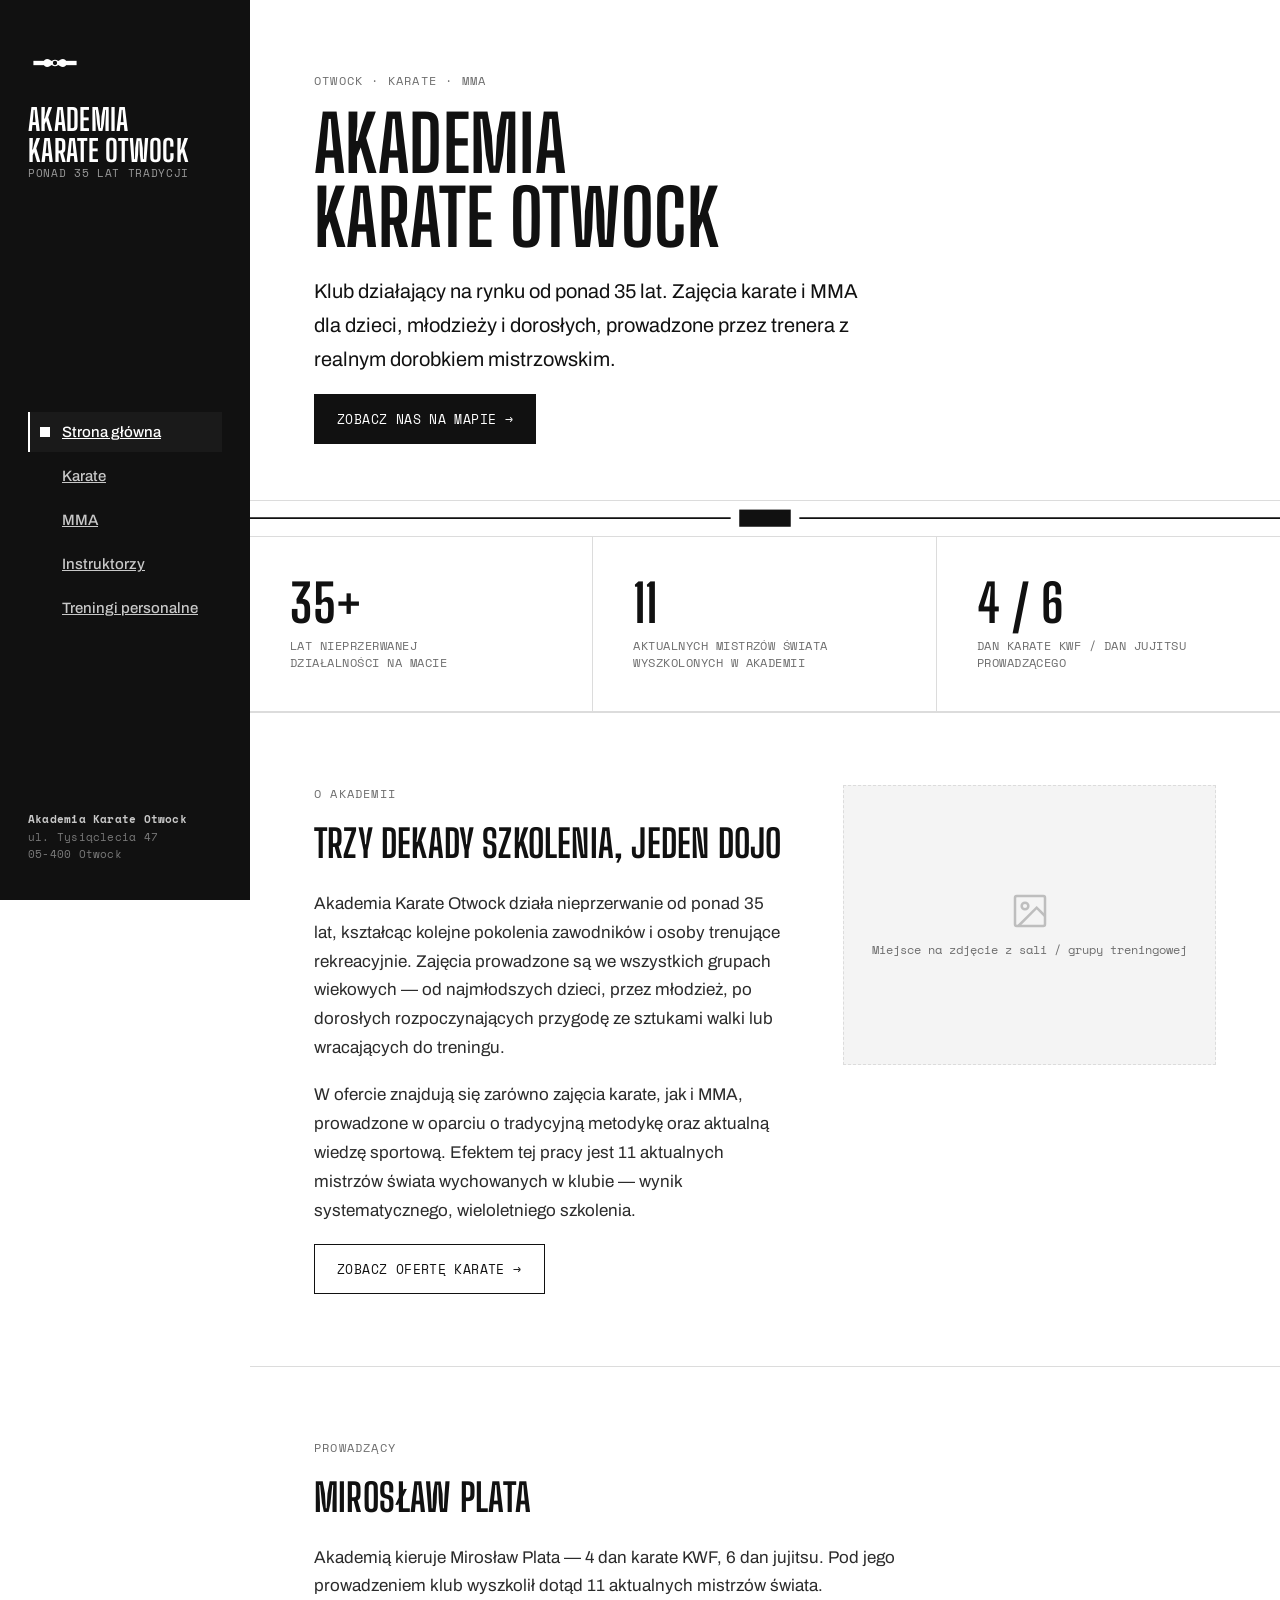
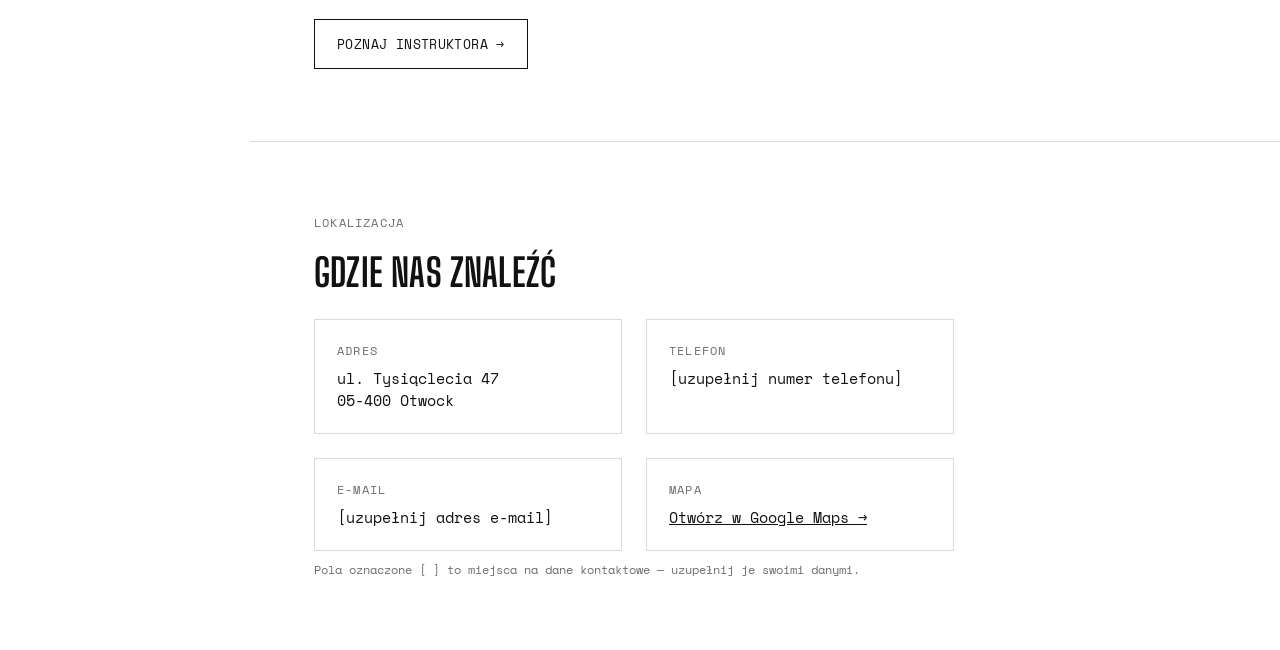
==== index.html @ 57efaccd "initial commit" ====
<!DOCTYPE html>
<html lang="pl">
<head>
<meta charset="UTF-8">
<meta name="viewport" content="width=device-width, initial-scale=1.0">
<title>Akademia Karate Otwock</title>
<link rel="preconnect" href="https://fonts.googleapis.com">
<link rel="preconnect" href="https://fonts.gstatic.com" crossorigin>
<link href="https://fonts.googleapis.com/css2?family=Archivo:wght@400;500;600&family=Big+Shoulders+Display:wght@600;700&family=Space+Mono:wght@400;700&display=swap" rel="stylesheet">
<link rel="stylesheet" href="style.css">
</head>
<body>

  <div class="mobile-bar">
    <div class="brand-name">Akademia Karate Otwock</div>
    <div class="burger" id="burger" aria-label="Otwórz menu"><span></span><span></span><span></span></div>
  </div>

  <nav class="sidebar" id="sidebar">
    <div class="brand">
      <svg class="brand-mark" viewBox="0 0 100 100" fill="none" xmlns="http://www.w3.org/2000/svg">
        <rect x="10" y="46" width="80" height="8" fill="#ffffff"/>
        <path d="M46 50 C 40 40, 30 40, 28 50 C 30 60, 40 60, 46 50 Z" fill="#ffffff"/>
        <path d="M54 50 C 60 40, 70 40, 72 50 C 70 60, 60 60, 54 50 Z" fill="#ffffff"/>
        <circle cx="50" cy="50" r="5" fill="#111111" stroke="#ffffff" stroke-width="2"/>
      </svg>
      <div>
        <div class="brand-name">Akademia<br>Karate Otwock</div>
        <div class="brand-sub">Ponad 35 lat tradycji</div>
      </div>
    </div>

    <ul class="nav" id="nav">
      <li><a class="nav-item active" href="index.html">
        <svg class="knot" viewBox="0 0 10 10"><rect width="10" height="10" fill="#fff"/></svg>
        Strona główna
      </a></li>
      <li><a class="nav-item" href="karate.html">
        <svg class="knot" viewBox="0 0 10 10"><rect width="10" height="10" fill="#fff"/></svg>
        Karate
      </a></li>
      <li><a class="nav-item" href="mma.html">
        <svg class="knot" viewBox="0 0 10 10"><rect width="10" height="10" fill="#fff"/></svg>
        MMA
      </a></li>
      <li><a class="nav-item" href="instruktorzy.html">
        <svg class="knot" viewBox="0 0 10 10"><rect width="10" height="10" fill="#fff"/></svg>
        Instruktorzy
      </a></li>
      <li><a class="nav-item" href="treningi.html">
        <svg class="knot" viewBox="0 0 10 10"><rect width="10" height="10" fill="#fff"/></svg>
        Treningi personalne
      </a></li>
    </ul>

    <div class="sidebar-footer">
      <strong>Akademia Karate Otwock</strong><br>
      ul. Tysiąclecia 47<br>
      05-400 Otwock
    </div>
  </nav>

  <main class="main">

    <section class="hero-top">
      <div class="eyebrow">Otwock · Karate · MMA</div>
      <h1>Akademia<br>Karate Otwock</h1>
      <p class="lede">Klub działający na rynku od ponad 35 lat. Zajęcia karate i MMA dla dzieci, młodzieży i dorosłych, prowadzone przez trenera z realnym dorobkiem mistrzowskim.</p>
      <a class="btn" href="https://maps.app.goo.gl/dUwztaVDWudaustp6" target="_blank" rel="noopener">Zobacz nas na mapie →</a>
    </section>

    <svg class="belt-divider" viewBox="0 0 1200 40" preserveAspectRatio="none">
      <line x1="0" y1="20" x2="560" y2="20" stroke="#111111" stroke-width="2"/>
      <line x1="640" y1="20" x2="1200" y2="20" stroke="#111111" stroke-width="2"/>
      <rect x="570" y="10" width="60" height="20" fill="#111111"/>
    </svg>

    <section class="stats">
      <div class="stat">
        <div class="stat-value">35+</div>
        <div class="stat-label">Lat nieprzerwanej działalności na macie</div>
      </div>
      <div class="stat">
        <div class="stat-value">11</div>
        <div class="stat-label">Aktualnych mistrzów świata wyszkolonych w Akademii</div>
      </div>
      <div class="stat">
        <div class="stat-value">4 / 6</div>
        <div class="stat-label">Dan karate KWF / dan jujitsu prowadzącego</div>
      </div>
    </section>

    <section>
      <div class="two-col">
        <div class="col-text">
          <div class="eyebrow">O Akademii</div>
          <h2>Trzy dekady szkolenia, jeden dojo</h2>
          <p>Akademia Karate Otwock działa nieprzerwanie od ponad 35 lat, kształcąc kolejne pokolenia zawodników i osoby trenujące rekreacyjnie. Zajęcia prowadzone są we wszystkich grupach wiekowych — od najmłodszych dzieci, przez młodzież, po dorosłych rozpoczynających przygodę ze sztukami walki lub wracających do treningu.</p>
          <p>W ofercie znajdują się zarówno zajęcia karate, jak i MMA, prowadzone w oparciu o tradycyjną metodykę oraz aktualną wiedzę sportową. Efektem tej pracy jest 11 aktualnych mistrzów świata wychowanych w klubie — wynik systematycznego, wieloletniego szkolenia.</p>
          <a class="btn btn-outline" href="karate.html">Zobacz ofertę karate →</a>
        </div>
        <div class="col-media">
          <div class="placeholder-img">
            <svg viewBox="0 0 24 24" fill="none" stroke="currentColor" stroke-width="1.5"><rect x="3" y="3" width="18" height="18" rx="1"/><circle cx="9" cy="9" r="2"/><path d="M21 15l-5-5L5 21"/></svg>
            <span>Miejsce na zdjęcie z sali / grupy treningowej</span>
          </div>
        </div>
      </div>
    </section>

    <section>
      <div class="eyebrow">Prowadzący</div>
      <h2>Mirosław Plata</h2>
      <p>Akademią kieruje Mirosław Plata — 4 dan karate KWF, 6 dan jujitsu. Pod jego prowadzeniem klub wyszkolił dotąd 11 aktualnych mistrzów świata.</p>
      <a class="btn btn-outline" href="instruktorzy.html">Poznaj instruktora →</a>
    </section>

    <section>
      <div class="eyebrow">Lokalizacja</div>
      <h2>Gdzie nas znaleźć</h2>
      <div class="contact-grid">
        <div class="contact-item">
          <div class="eyebrow">Adres</div>
          <div class="value">ul. Tysiąclecia 47<br>05-400 Otwock</div>
        </div>
        <div class="contact-item">
          <div class="eyebrow">Telefon</div>
          <div class="value">[uzupełnij numer telefonu]</div>
        </div>
        <div class="contact-item">
          <div class="eyebrow">E-mail</div>
          <div class="value">[uzupełnij adres e-mail]</div>
        </div>
        <div class="contact-item">
          <div class="eyebrow">Mapa</div>
          <div class="value"><a href="https://maps.app.goo.gl/dUwztaVDWudaustp6" target="_blank" rel="noopener">Otwórz w Google Maps →</a></div>
        </div>
      </div>
      <div class="note">Pola oznaczone [ ] to miejsca na dane kontaktowe — uzupełnij je swoimi danymi.</div>
    </section>

  </main>

<script src="script.js"></script>
</body>
</html>
---- style.css ----
:root{
  --ink:#111111;
  --paper:#ffffff;
  --paper-soft:#f4f4f4;
  --line:#dcdcdc;
  --gray:#6e6e6e;
  --gray-dark:#2b2b2b;

  --font-display:'Big Shoulders Display', sans-serif;
  --font-body:'Archivo', sans-serif;
  --font-mono:'Space Mono', monospace;

  --sidebar-w:250px;
}

*{box-sizing:border-box;}
html{scroll-behavior:auto;}
body{
  margin:0;
  font-family:var(--font-body);
  color:var(--ink);
  background:var(--paper);
  -webkit-font-smoothing:antialiased;
}
a{color:inherit;}
img{max-width:100%; display:block;}

/* ---------- SIDEBAR ---------- */
.sidebar{
  position:fixed;
  top:0; left:0;
  width:var(--sidebar-w);
  height:100vh;
  background:var(--ink);
  color:var(--paper);
  display:flex;
  flex-direction:column;
  justify-content:space-between;
  padding:36px 28px;
  z-index:100;
}
.brand{
  display:flex;
  flex-direction:column;
  gap:14px;
}
.brand-mark{width:54px; height:54px;}
.brand-name{
  font-family:var(--font-display);
  font-size:30px;
  font-weight:700;
  letter-spacing:0.01em;
  line-height:1.02;
  text-transform:uppercase;
}
.brand-sub{
  font-family:var(--font-mono);
  font-size:11px;
  color:#9a9a9a;
  letter-spacing:0.06em;
  text-transform:uppercase;
}

.nav{
  list-style:none;
  margin:48px 0 0 0;
  padding:0;
  display:flex;
  flex-direction:column;
  gap:4px;
}
.nav-item{
  display:flex;
  align-items:center;
  gap:12px;
  padding:12px 10px;
  cursor:pointer;
  font-family:var(--font-body);
  font-weight:500;
  font-size:15px;
  color:#c8c8c8;
  border-left:2px solid transparent;
}
.nav-item .knot{
  width:10px; height:10px;
  flex:0 0 auto;
  opacity:0;
}
.nav-item:hover{color:var(--paper);}
.nav-item.active{
  color:var(--paper);
  border-left-color:var(--paper);
  background:rgba(255,255,255,0.04);
}
.nav-item.active .knot{opacity:1;}

.sidebar-footer{
  font-family:var(--font-mono);
  font-size:11px;
  color:#7a7a7a;
  line-height:1.6;
  letter-spacing:0.02em;
}
.sidebar-footer strong{color:#c8c8c8;}

/* ---------- MAIN ---------- */
.main{
  margin-left:var(--sidebar-w);
  min-height:100vh;
}

section{
  padding:72px 64px;
  border-bottom:1px solid var(--line);
}
section:last-child{border-bottom:none;}

.eyebrow{
  font-family:var(--font-mono);
  font-size:12px;
  letter-spacing:0.1em;
  text-transform:uppercase;
  color:var(--gray);
  margin:0 0 18px 0;
}
h1{
  font-family:var(--font-display);
  font-weight:700;
  font-size:clamp(42px, 6vw, 84px);
  line-height:0.96;
  letter-spacing:0.005em;
  text-transform:uppercase;
  margin:0 0 20px 0;
}
h2{
  font-family:var(--font-display);
  font-weight:700;
  font-size:clamp(28px, 3vw, 40px);
  text-transform:uppercase;
  letter-spacing:0.005em;
  margin:0 0 24px 0;
}
p{
  font-size:17px;
  line-height:1.7;
  color:var(--gray-dark);
  max-width:640px;
  margin:0 0 18px 0;
}
.lede{
  font-size:20px;
  max-width:560px;
  color:var(--ink);
}

/* hero */
.hero-top{padding-bottom:56px;}

.belt-divider{
  width:100%;
  height:auto;
  display:block;
  margin:0;
}

/* ---------- FLEX CONTAINERS ---------- */

/* stats row */
.stats{
  display:flex;
  flex-wrap:wrap;
  border-top:1px solid var(--line);
  padding:0 !important;
}
.stat{
  flex:1 1 220px;
  padding:40px;
  border-right:1px solid var(--line);
  border-bottom:1px solid var(--line);
}
.stat:last-child{border-right:none;}
.stat-value{
  font-family:var(--font-display);
  font-weight:700;
  font-size:52px;
  line-height:1;
  margin-bottom:8px;
}
.stat-label{
  font-family:var(--font-mono);
  font-size:12px;
  letter-spacing:0.04em;
  color:var(--gray);
  text-transform:uppercase;
  max-width:220px;
}

/* two column layout */
.two-col{
  display:flex;
  flex-wrap:wrap;
  gap:56px;
}
.two-col > .col-text{flex:1 1 420px;}
.two-col > .col-media{flex:1 1 320px;}

.placeholder-img{
  background:var(--paper-soft);
  border:1px dashed var(--line);
  aspect-ratio:4/3;
  display:flex;
  align-items:center;
  justify-content:center;
  flex-direction:column;
  gap:10px;
  color:var(--gray);
  font-family:var(--font-mono);
  font-size:12px;
  text-align:center;
  padding:20px;
  width:100%;
}
.placeholder-img svg{width:40px; height:40px; opacity:0.4;}

.btn{
  display:inline-flex;
  align-items:center;
  gap:10px;
  font-family:var(--font-mono);
  font-size:13px;
  letter-spacing:0.03em;
  text-transform:uppercase;
  text-decoration:none;
  color:var(--paper);
  background:var(--ink);
  padding:14px 22px;
  border:1px solid var(--ink);
}
.btn:hover{background:var(--paper); color:var(--ink);}
.btn-outline{
  background:transparent;
  color:var(--ink);
}
.btn-outline:hover{background:var(--ink); color:var(--paper);}

.list-check{
  list-style:none;
  padding:0;
  margin:0 0 24px 0;
  max-width:560px;
  display:flex;
  flex-direction:column;
}
.list-check li{
  padding:14px 0;
  border-bottom:1px solid var(--line);
  font-size:16px;
  color:var(--gray-dark);
  display:flex;
  gap:14px;
}
.list-check li:last-child{border-bottom:none;}
.list-check .idx{
  font-family:var(--font-mono);
  color:var(--gray);
  flex:0 0 28px;
}

.rank-bar{
  display:flex;
  flex-wrap:wrap;
  gap:4px;
  margin:6px 0 2px 0;
}
.rank-bar span{
  width:16px; height:8px;
  background:var(--line);
}
.rank-bar span.filled{background:var(--ink);}

.contact-grid{
  display:flex;
  flex-wrap:wrap;
  gap:24px;
  max-width:640px;
  margin-top:8px;
}
.contact-item{
  flex:1 1 260px;
  border:1px solid var(--line);
  padding:22px;
}
.contact-item .eyebrow{margin-bottom:8px;}
.contact-item .value{
  font-family:var(--font-mono);
  font-size:15px;
}
.note{
  font-family:var(--font-mono);
  font-size:12px;
  color:var(--gray);
  margin-top:10px;
}

.instructor-card{
  display:flex;
  flex-wrap:wrap;
  gap:40px;
  align-items:flex-start;
}
.instructor-card > .col-media{flex:1 1 220px; max-width:220px;}
.instructor-card > .col-text{flex:2 1 400px;}

.dan-row{
  display:flex;
  flex-wrap:wrap;
  gap:28px;
  margin:20px 0 24px 0;
}
.dan-block{flex:1 1 160px; min-width:160px;}
.dan-title{
  font-family:var(--font-mono);
  font-size:12px;
  text-transform:uppercase;
  color:var(--gray);
  margin-bottom:6px;
}
.dan-value{
  font-family:var(--font-display);
  font-weight:700;
  font-size:22px;
}

/* mobile nav */
.mobile-bar{
  display:none;
  position:fixed;
  top:0; left:0; right:0;
  height:64px;
  background:var(--ink);
  color:var(--paper);
  align-items:center;
  justify-content:space-between;
  padding:0 20px;
  z-index:200;
}
.mobile-bar .brand-name{font-size:20px;}
.burger{
  width:28px; height:20px;
  position:relative;
  cursor:pointer;
  flex:0 0 auto;
}
.burger span{
  position:absolute;
  left:0; right:0;
  height:2px;
  background:var(--paper);
}
.burger span:nth-child(1){top:0;}
.burger span:nth-child(2){top:9px;}
.burger span:nth-child(3){top:18px;}

@media (max-width:840px){
  .sidebar{
    position:fixed;
    top:64px; left:0;
    width:100%;
    height:auto;
    transform:translateY(-120%);
    padding:20px 28px 28px;
  }
  .sidebar.open{transform:translateY(0);}
  .sidebar .brand{display:none;}
  .main{margin-left:0; padding-top:64px;}
  .mobile-bar{display:flex;}
  section{padding:48px 24px;}
  .stat{border-right:none;}
}
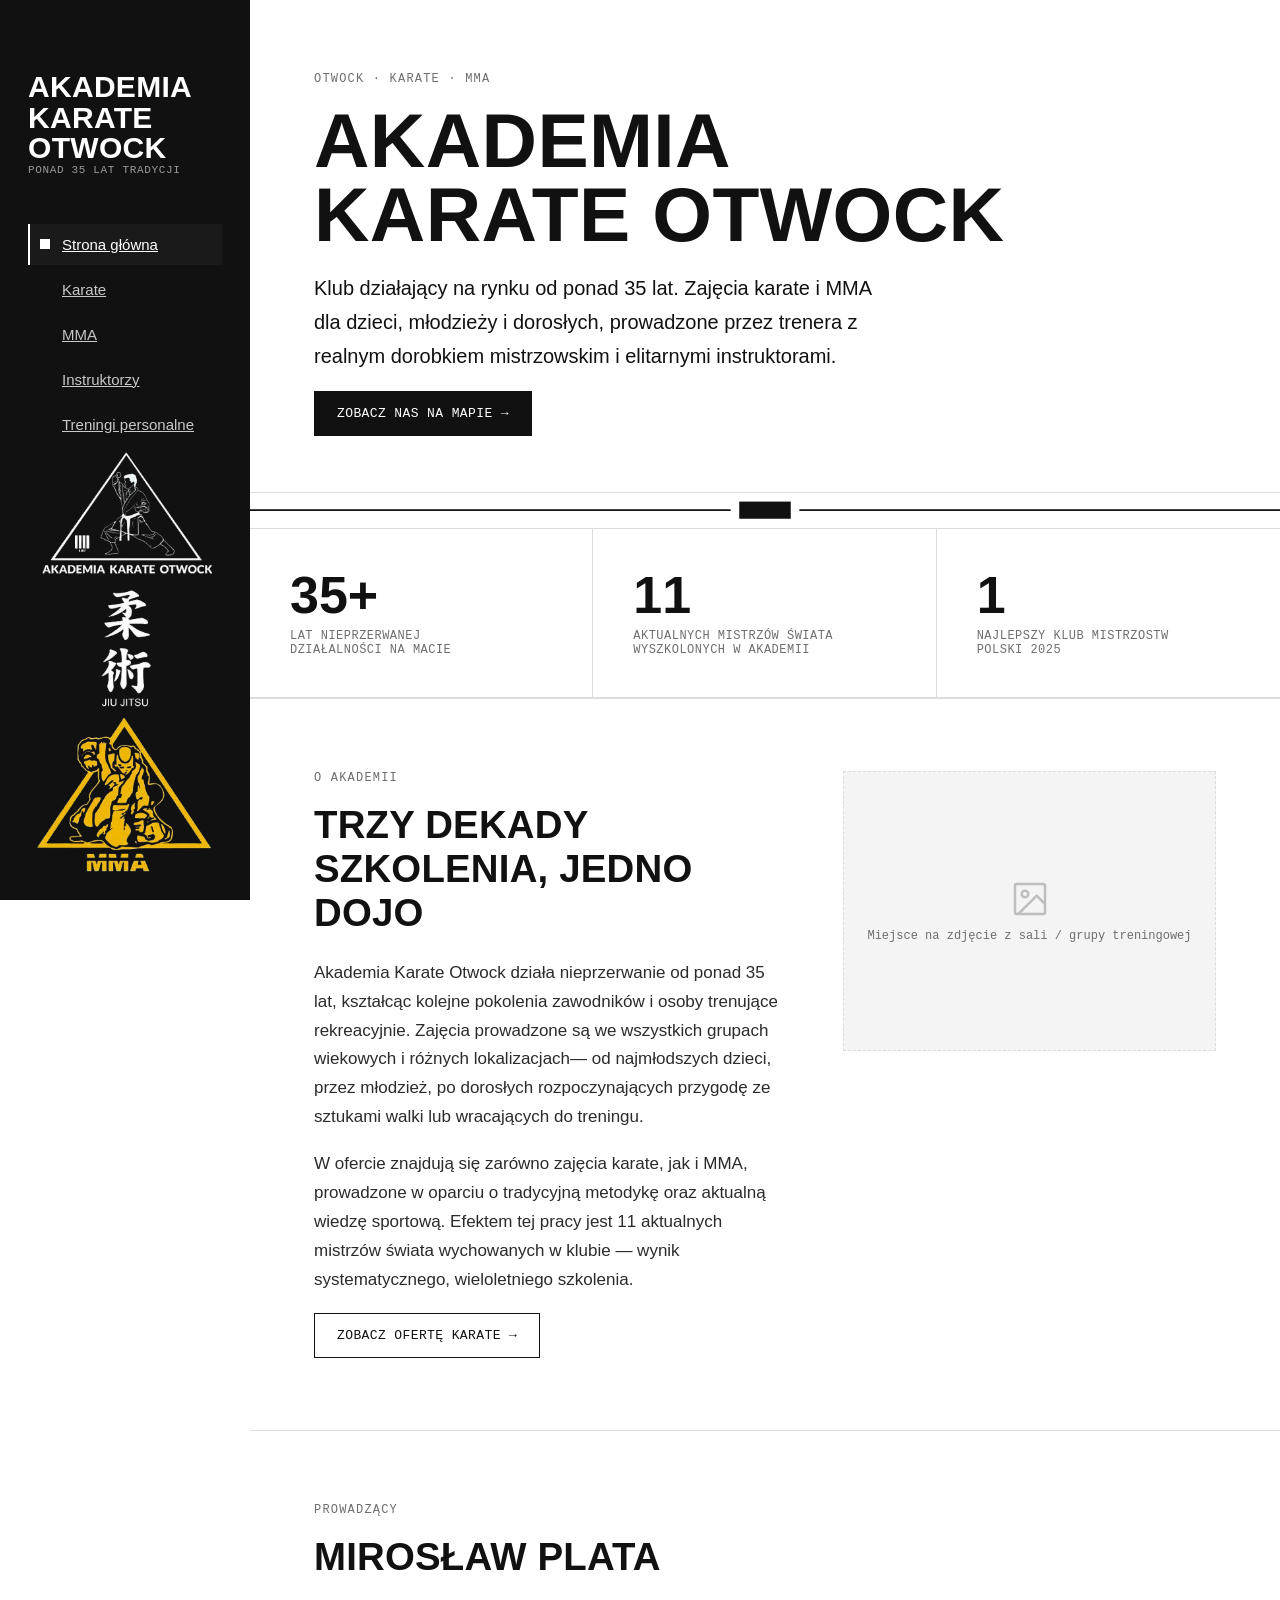
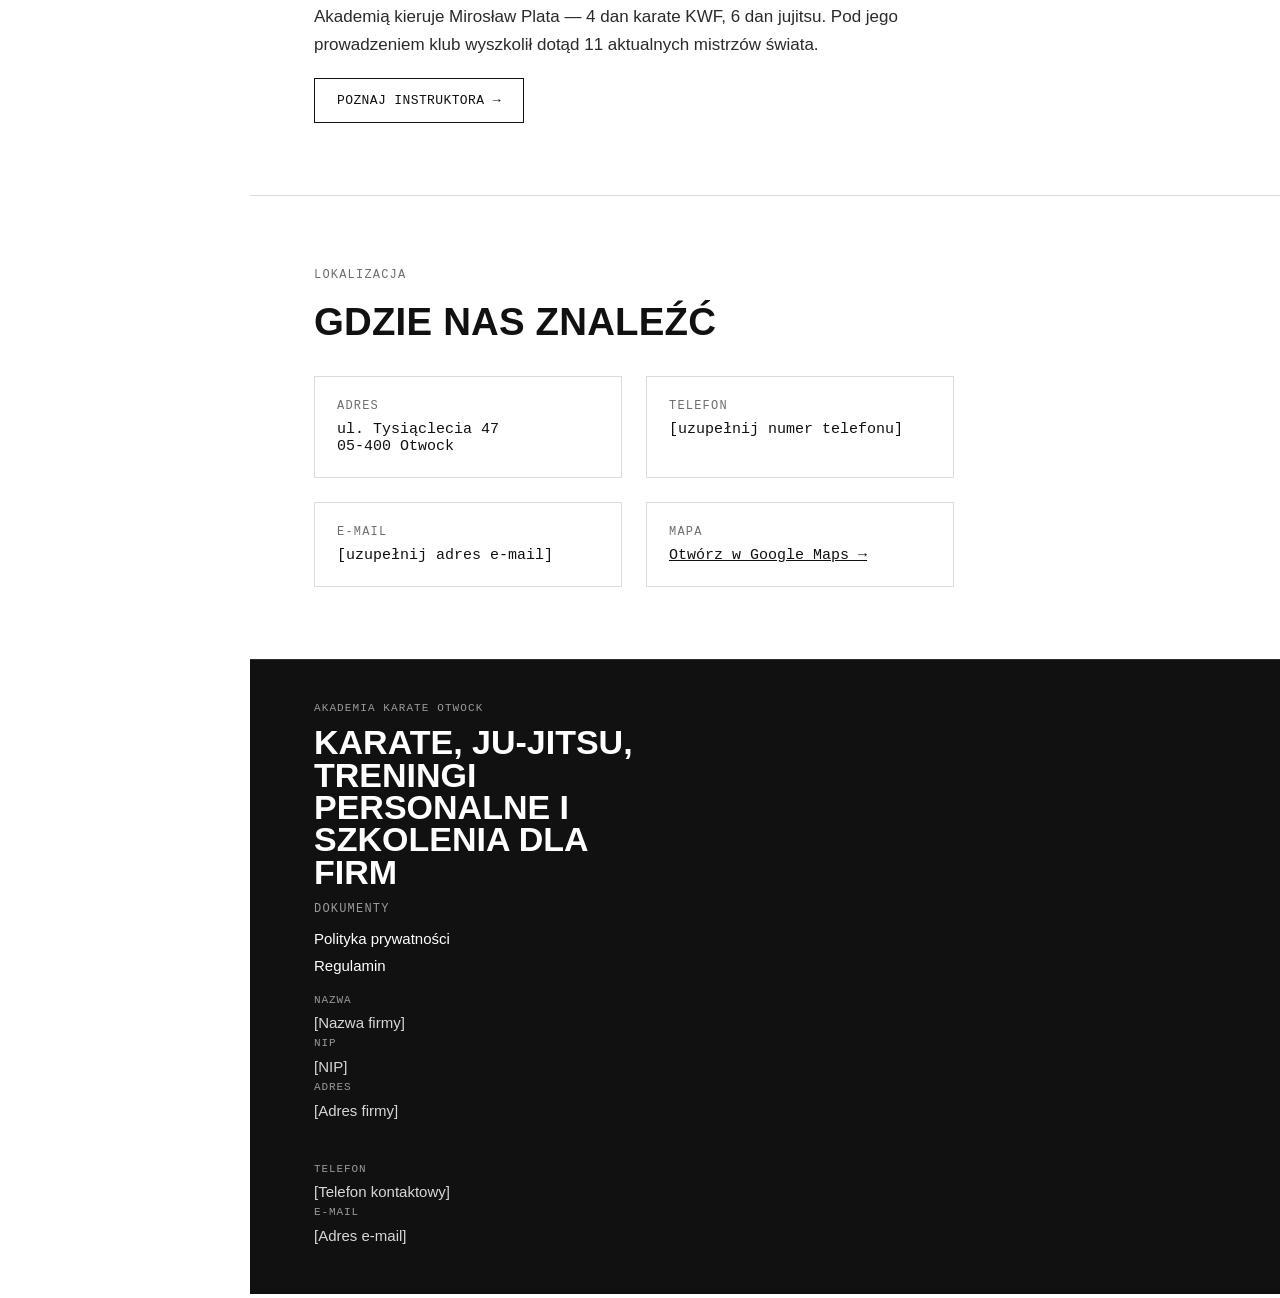
==== commit f4380111: "by roleqzmn" ====
--- a/index.html
+++ b/index.html
@@ -4,9 +4,6 @@
 <meta charset="UTF-8">
 <meta name="viewport" content="width=device-width, initial-scale=1.0">
 <title>Akademia Karate Otwock</title>
-<link rel="preconnect" href="https://fonts.googleapis.com">
-<link rel="preconnect" href="https://fonts.gstatic.com" crossorigin>
-<link href="https://fonts.googleapis.com/css2?family=Archivo:wght@400;500;600&family=Big+Shoulders+Display:wght@600;700&family=Space+Mono:wght@400;700&display=swap" rel="stylesheet">
 <link rel="stylesheet" href="style.css">
 </head>
 <body>
@@ -17,19 +14,15 @@
   </div>
 
   <nav class="sidebar" id="sidebar">
+    <br>
+    <br>
     <div class="brand">
-      <svg class="brand-mark" viewBox="0 0 100 100" fill="none" xmlns="http://www.w3.org/2000/svg">
-        <rect x="10" y="46" width="80" height="8" fill="#ffffff"/>
-        <path d="M46 50 C 40 40, 30 40, 28 50 C 30 60, 40 60, 46 50 Z" fill="#ffffff"/>
-        <path d="M54 50 C 60 40, 70 40, 72 50 C 70 60, 60 60, 54 50 Z" fill="#ffffff"/>
-        <circle cx="50" cy="50" r="5" fill="#111111" stroke="#ffffff" stroke-width="2"/>
-      </svg>
       <div>
         <div class="brand-name">Akademia<br>Karate Otwock</div>
         <div class="brand-sub">Ponad 35 lat tradycji</div>
       </div>
     </div>
-
+    
     <ul class="nav" id="nav">
       <li><a class="nav-item active" href="index.html">
         <svg class="knot" viewBox="0 0 10 10"><rect width="10" height="10" fill="#fff"/></svg>
@@ -52,11 +45,8 @@
         Treningi personalne
       </a></li>
     </ul>
-
-    <div class="sidebar-footer">
-      <strong>Akademia Karate Otwock</strong><br>
-      ul. Tysiąclecia 47<br>
-      05-400 Otwock
+    <div class="location-logo-panel">
+      <img src="pictures/logo_double.png" alt="Akademia Karate Otwock logo karate, jiu jitsu i mma">
     </div>
   </nav>
 
@@ -65,7 +55,7 @@
     <section class="hero-top">
       <div class="eyebrow">Otwock · Karate · MMA</div>
       <h1>Akademia<br>Karate Otwock</h1>
-      <p class="lede">Klub działający na rynku od ponad 35 lat. Zajęcia karate i MMA dla dzieci, młodzieży i dorosłych, prowadzone przez trenera z realnym dorobkiem mistrzowskim.</p>
+      <p class="lede">Klub działający na rynku od ponad 35 lat. Zajęcia karate i MMA dla dzieci, młodzieży i dorosłych, prowadzone przez trenera z realnym dorobkiem mistrzowskim i elitarnymi instruktorami.</p>
       <a class="btn" href="https://maps.app.goo.gl/dUwztaVDWudaustp6" target="_blank" rel="noopener">Zobacz nas na mapie →</a>
     </section>
 
@@ -85,8 +75,8 @@
         <div class="stat-label">Aktualnych mistrzów świata wyszkolonych w Akademii</div>
       </div>
       <div class="stat">
-        <div class="stat-value">4 / 6</div>
-        <div class="stat-label">Dan karate KWF / dan jujitsu prowadzącego</div>
+        <div class="stat-value">1</div>
+        <div class="stat-label">Najlepszy klub mistrzostw Polski 2025</div>
       </div>
     </section>
 
@@ -94,8 +84,8 @@
       <div class="two-col">
         <div class="col-text">
           <div class="eyebrow">O Akademii</div>
-          <h2>Trzy dekady szkolenia, jeden dojo</h2>
-          <p>Akademia Karate Otwock działa nieprzerwanie od ponad 35 lat, kształcąc kolejne pokolenia zawodników i osoby trenujące rekreacyjnie. Zajęcia prowadzone są we wszystkich grupach wiekowych — od najmłodszych dzieci, przez młodzież, po dorosłych rozpoczynających przygodę ze sztukami walki lub wracających do treningu.</p>
+          <h2>Trzy dekady szkolenia, jedno dojo</h2>
+          <p>Akademia Karate Otwock działa nieprzerwanie od ponad 35 lat, kształcąc kolejne pokolenia zawodników i osoby trenujące rekreacyjnie. Zajęcia prowadzone są we wszystkich grupach wiekowych i różnych lokalizacjach— od najmłodszych dzieci, przez młodzież, po dorosłych rozpoczynających przygodę ze sztukami walki lub wracających do treningu.</p>
           <p>W ofercie znajdują się zarówno zajęcia karate, jak i MMA, prowadzone w oparciu o tradycyjną metodykę oraz aktualną wiedzę sportową. Efektem tej pracy jest 11 aktualnych mistrzów świata wychowanych w klubie — wynik systematycznego, wieloletniego szkolenia.</p>
           <a class="btn btn-outline" href="karate.html">Zobacz ofertę karate →</a>
         </div>
@@ -118,29 +108,56 @@
     <section>
       <div class="eyebrow">Lokalizacja</div>
       <h2>Gdzie nas znaleźć</h2>
-      <div class="contact-grid">
-        <div class="contact-item">
-          <div class="eyebrow">Adres</div>
-          <div class="value">ul. Tysiąclecia 47<br>05-400 Otwock</div>
-        </div>
-        <div class="contact-item">
-          <div class="eyebrow">Telefon</div>
-          <div class="value">[uzupełnij numer telefonu]</div>
-        </div>
-        <div class="contact-item">
-          <div class="eyebrow">E-mail</div>
-          <div class="value">[uzupełnij adres e-mail]</div>
-        </div>
-        <div class="contact-item">
-          <div class="eyebrow">Mapa</div>
-          <div class="value"><a href="https://maps.app.goo.gl/dUwztaVDWudaustp6" target="_blank" rel="noopener">Otwórz w Google Maps →</a></div>
+      <div class="location-layout">
+
+        <div class="location-content">
+          <div class="contact-grid">
+            <div class="contact-item">
+              <div class="eyebrow">Adres</div>
+              <div class="value">ul. Tysiąclecia 47<br>05-400 Otwock</div>
+            </div>
+            <div class="contact-item">
+              <div class="eyebrow">Telefon</div>
+              <div class="value">[uzupełnij numer telefonu]</div>
+            </div>
+            <div class="contact-item">
+              <div class="eyebrow">E-mail</div>
+              <div class="value">[uzupełnij adres e-mail]</div>
+            </div>
+            <div class="contact-item">
+              <div class="eyebrow">Mapa</div>
+              <div class="value"><a href="https://maps.app.goo.gl/dUwztaVDWudaustp6" target="_blank" rel="noopener">Otwórz w Google Maps →</a></div>
+            </div>
+          </div>
         </div>
       </div>
-      <div class="note">Pola oznaczone [ ] to miejsca na dane kontaktowe — uzupełnij je swoimi danymi.</div>
     </section>
 
   </main>
 
+  <footer class="site-footer">
+    <div class="site-footer-inner">
+      <div>
+        <div class="site-footer-eyebrow">Akademia Karate Otwock</div>
+        <div class="site-footer-title">Karate, Ju-Jitsu, treningi personalne i szkolenia dla firm</div>
+      <div>
+        <div class="site-footer-heading">Dokumenty</div>
+        <div class="site-footer-links">
+          <a class="site-footer-link" href="#">Polityka prywatności</a>
+          <a class="site-footer-link" href="#">Regulamin</a>
+        </div>
+      </div>
+      <br>
+      <div>
+        <div class="site-footer-data">
+          <div class="site-footer-data-item"><span>Nazwa</span>[Nazwa firmy]<span>NIP</span>[NIP]<span>Adres</span>[Adres firmy]</div>
+          <br>
+          <div class="site-footer-data-item"><span>Telefon</span>[Telefon kontaktowy]<span>E-mail</span>[Adres e-mail]</div>
+        </div>
+      </div>
+    </div>
+  </footer>
+
 <script src="script.js"></script>
 </body>
 </html>
--- a/style.css
+++ b/style.css
@@ -184,6 +184,79 @@
   font-weight:700;
   font-size:52px;
   line-height:1;
+
+.coach-grid{
+  display:grid;
+  grid-template-columns:repeat(2, minmax(0, 1fr));
+  gap:24px;
+  margin-top:24px;
+}
+.coach-card{
+  border:1px solid var(--line);
+  background:linear-gradient(180deg, #ffffff 0%, #fafafa 100%);
+  padding:24px;
+}
+.coach-top{
+  display:flex;
+  justify-content:space-between;
+  align-items:flex-start;
+  gap:20px;
+  margin-bottom:18px;
+}
+.coach-name{
+  font-family:var(--font-display);
+  font-size:28px;
+  font-weight:700;
+  line-height:0.95;
+  text-transform:uppercase;
+  margin-bottom:8px;
+}
+.coach-role{
+  font-family:var(--font-mono);
+  font-size:12px;
+  letter-spacing:0.08em;
+  text-transform:uppercase;
+  color:var(--gray);
+}
+.coach-tag{
+  font-family:var(--font-mono);
+  font-size:11px;
+  letter-spacing:0.08em;
+  text-transform:uppercase;
+  color:var(--ink);
+  background:var(--paper-soft);
+  border:1px solid var(--line);
+  padding:8px 10px;
+  white-space:nowrap;
+}
+.coach-meta{
+  display:grid;
+  grid-template-columns:repeat(3, minmax(0, 1fr));
+  gap:16px;
+}
+.coach-meta-block{
+  padding-top:14px;
+  border-top:1px solid var(--line);
+}
+.coach-meta-label{
+  font-family:var(--font-mono);
+  font-size:11px;
+  letter-spacing:0.08em;
+  text-transform:uppercase;
+  color:var(--gray);
+  margin-bottom:8px;
+}
+.coach-meta-value,
+.coach-link{
+  font-size:15px;
+  line-height:1.6;
+  color:var(--gray-dark);
+  word-break:break-word;
+}
+.coach-link{
+  text-decoration:none;
+}
+.coach-link:hover{color:var(--ink); text-decoration:underline;}
   margin-bottom:8px;
 }
 .stat-label{
@@ -266,17 +339,6 @@
   flex:0 0 28px;
 }
 
-.rank-bar{
-  display:flex;
-  flex-wrap:wrap;
-  gap:4px;
-  margin:6px 0 2px 0;
-}
-.rank-bar span{
-  width:16px; height:8px;
-  background:var(--line);
-}
-.rank-bar span.filled{background:var(--ink);}
 
 .contact-grid{
   display:flex;
@@ -285,6 +347,27 @@
   max-width:640px;
   margin-top:8px;
 }
+.location-layout{
+  display:flex;
+  align-items:flex-start;
+  gap:28px;
+  flex-wrap:wrap;
+}
+.location-logo-panel{
+  flex:0 0 240px;
+  max-width:240px;
+  align-self:flex-start;
+}
+.location-logo-panel img{
+  width:100%;
+  height:auto;
+  display:block;
+  object-fit:contain;
+}
+.location-content{
+  flex:1 1 340px;
+  min-width:0;
+}
 .contact-item{
   flex:1 1 260px;
   border:1px solid var(--line);
@@ -315,7 +398,7 @@
   display:flex;
   flex-wrap:wrap;
   gap:28px;
-  margin:20px 0 24px 0;
+  margin:20px 0 10px 0;
 }
 .dan-block{flex:1 1 160px; min-width:160px;}
 .dan-title{
@@ -329,6 +412,78 @@
   font-family:var(--font-display);
   font-weight:700;
   font-size:22px;
+}
+
+/* footer */
+.site-footer{
+  margin-left:var(--sidebar-w);
+  background:var(--ink);
+  color:var(--paper);
+  border-top:1px solid rgba(255,255,255,0.12);
+  padding:42px 64px 46px;
+}
+.site-footer-inner{
+  display:grid;
+  grid-template-columns:1.2fr 0.8fr 1fr;
+  gap:28px;
+  align-items:start;
+}
+.site-footer-eyebrow{
+  font-family:var(--font-mono);
+  font-size:11px;
+  letter-spacing:0.1em;
+  text-transform:uppercase;
+  color:#9a9a9a;
+  margin-bottom:12px;
+}
+.site-footer-title{
+  font-family:var(--font-display);
+  font-size:34px;
+  font-weight:700;
+  line-height:0.95;
+  text-transform:uppercase;
+  margin:0 0 14px 0;
+}
+.site-footer-text{
+  max-width:560px;
+  margin:0;
+  color:#d7d7d7;
+  font-size:15px;
+  line-height:1.7;
+}
+.site-footer-heading{
+  font-family:var(--font-mono);
+  font-size:12px;
+  letter-spacing:0.1em;
+  text-transform:uppercase;
+  color:#9a9a9a;
+  margin-bottom:14px;
+}
+.site-footer-links,
+.site-footer-data{
+  display:flex;
+  flex-direction:column;
+  gap:10px;
+}
+.site-footer-link{
+  color:var(--paper);
+  text-decoration:none;
+  font-size:15px;
+}
+.site-footer-link:hover{text-decoration:underline;}
+.site-footer-data-item{
+  font-size:15px;
+  line-height:1.6;
+  color:#d7d7d7;
+}
+.site-footer-data-item span{
+  display:block;
+  font-family:var(--font-mono);
+  font-size:11px;
+  letter-spacing:0.08em;
+  text-transform:uppercase;
+  color:#9a9a9a;
+  margin-bottom:2px;
 }
 
 /* mobile nav */
@@ -376,4 +531,18 @@
   .mobile-bar{display:flex;}
   section{padding:48px 24px;}
   .stat{border-right:none;}
-}
+  .location-layout{gap:20px;}
+  .location-logo-panel{
+    flex-basis:100%;
+    max-width:300px;
+  }
+  .coach-grid{grid-template-columns:1fr;}
+  .coach-meta{grid-template-columns:1fr;}
+  .coach-top{flex-direction:column;}
+  .coach-tag{white-space:normal;}
+  .site-footer{
+    margin-left:0;
+    padding:32px 24px 36px;
+  }
+  .site-footer-inner{grid-template-columns:1fr;}
+}
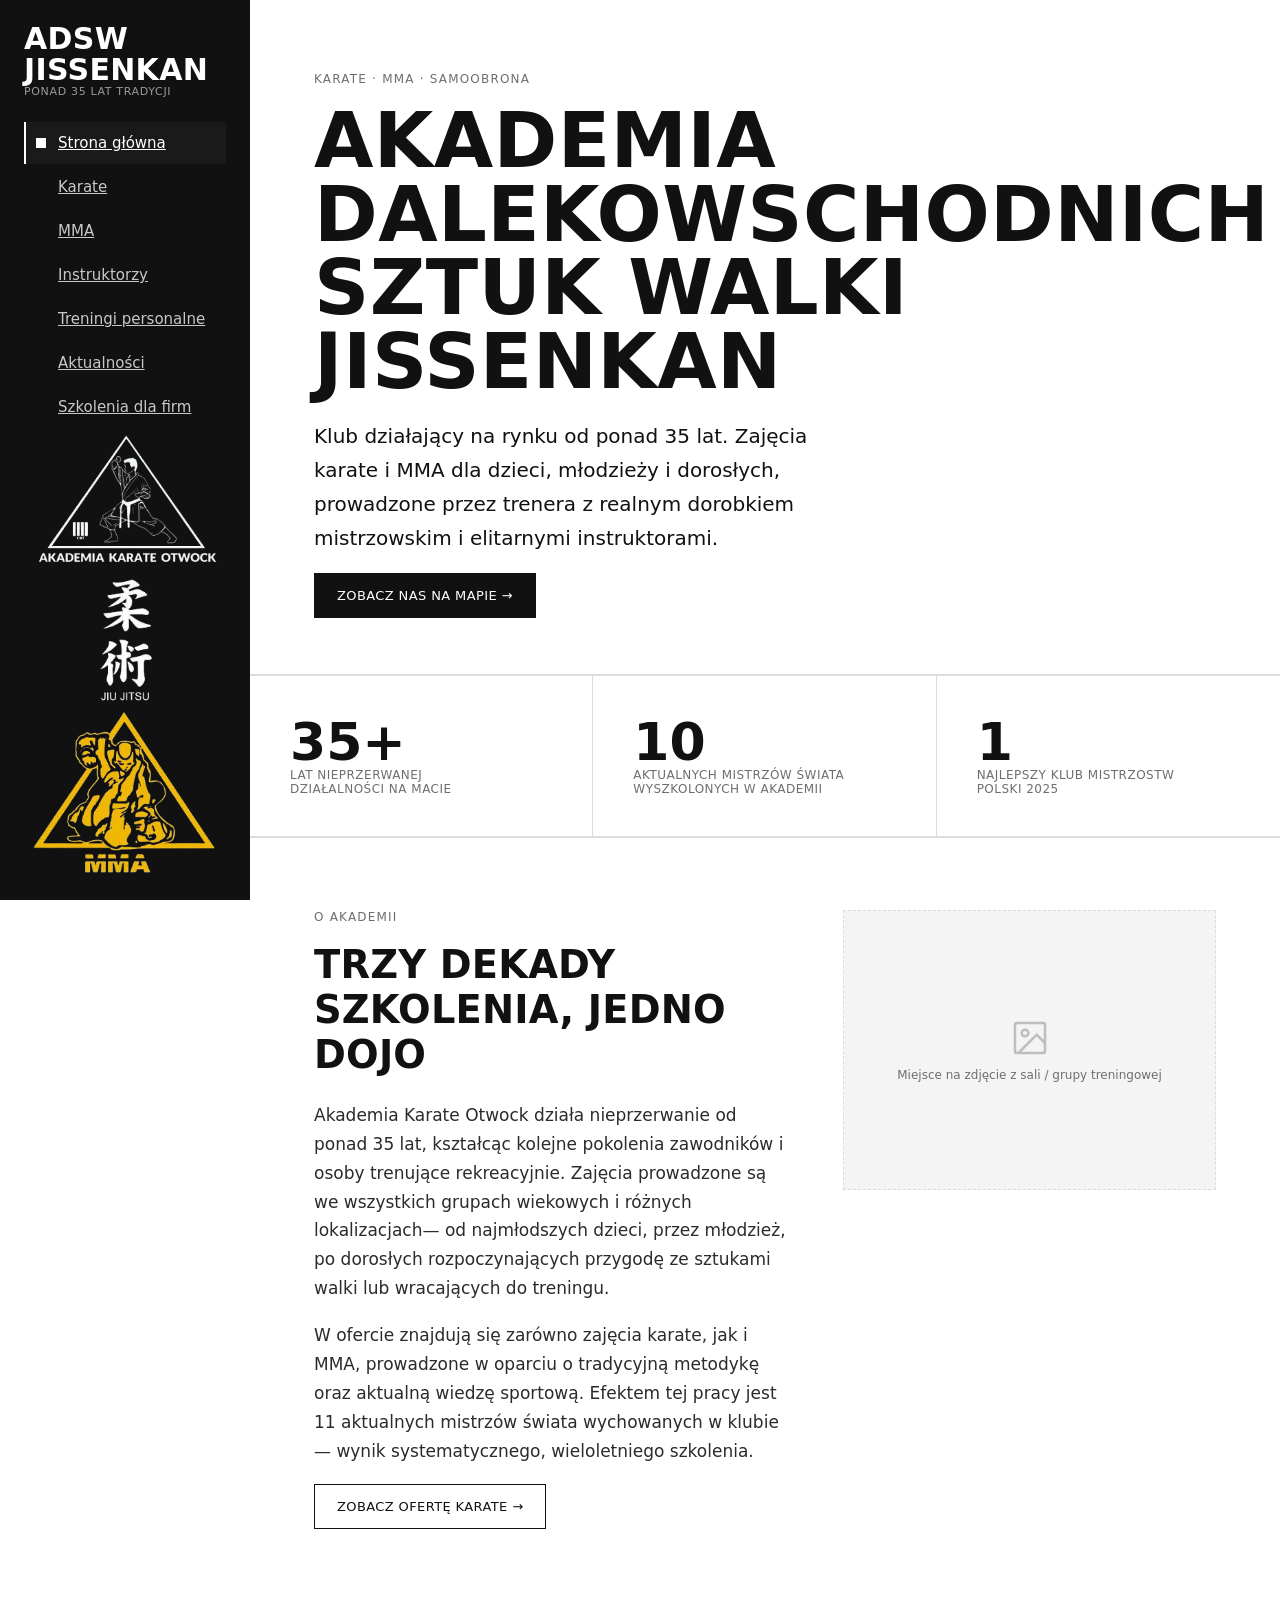
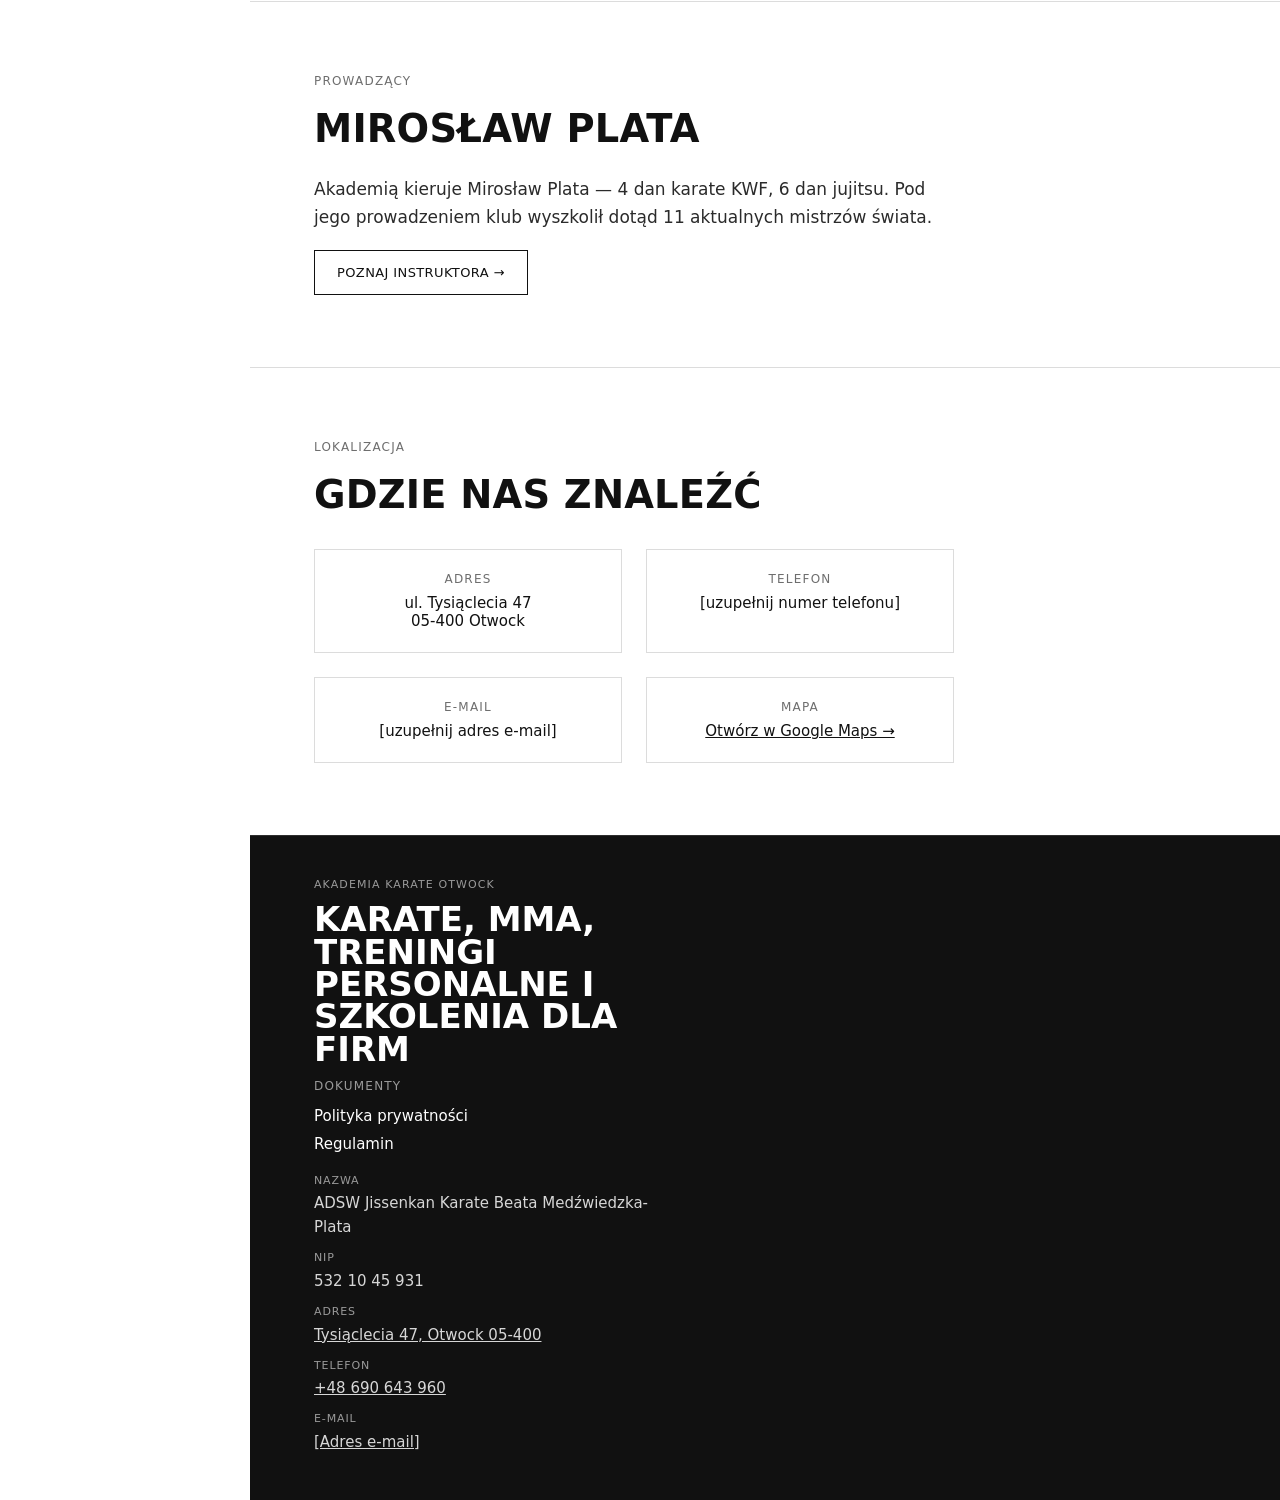
==== commit 82b476f1: "by roleqzmn" ====
--- a/index.html
+++ b/index.html
@@ -3,22 +3,21 @@
 <head>
 <meta charset="UTF-8">
 <meta name="viewport" content="width=device-width, initial-scale=1.0">
-<title>Akademia Karate Otwock</title>
+<title>ADSW Jissenkan</title>
 <link rel="stylesheet" href="style.css">
+<link rel="icon" type="image/png" href="pictures/favicon.png">
 </head>
 <body>
 
   <div class="mobile-bar">
-    <div class="brand-name">Akademia Karate Otwock</div>
+    <div class="brand-name">ADSW Jissenkan</div>
     <div class="burger" id="burger" aria-label="Otwórz menu"><span></span><span></span><span></span></div>
   </div>
 
   <nav class="sidebar" id="sidebar">
-    <br>
-    <br>
     <div class="brand">
       <div>
-        <div class="brand-name">Akademia<br>Karate Otwock</div>
+        <div class="brand-name">ADSW<br>Jissenkan</div>
         <div class="brand-sub">Ponad 35 lat tradycji</div>
       </div>
     </div>
@@ -44,6 +43,14 @@
         <svg class="knot" viewBox="0 0 10 10"><rect width="10" height="10" fill="#fff"/></svg>
         Treningi personalne
       </a></li>
+      <li><a class="nav-item" href="feed.html">
+        <svg class="knot" viewBox="0 0 10 10"><rect width="10" height="10" fill="#fff"/></svg>
+        Aktualności
+      </a></li>
+      <li><a class="nav-item" href="szkolenia.html">
+        <svg class="knot" viewBox="0 0 10 10"><rect width="10" height="10" fill="#fff"/></svg>
+        Szkolenia dla firm
+      </a></li>
     </ul>
     <div class="location-logo-panel">
       <img src="pictures/logo_double.png" alt="Akademia Karate Otwock logo karate, jiu jitsu i mma">
@@ -53,17 +60,11 @@
   <main class="main">
 
     <section class="hero-top">
-      <div class="eyebrow">Otwock · Karate · MMA</div>
-      <h1>Akademia<br>Karate Otwock</h1>
+      <div class="eyebrow">Karate · MMA · Samoobrona</div>
+      <h1>Akademia Dalekowschodnich Sztuk Walki<br>Jissenkan</h1>
       <p class="lede">Klub działający na rynku od ponad 35 lat. Zajęcia karate i MMA dla dzieci, młodzieży i dorosłych, prowadzone przez trenera z realnym dorobkiem mistrzowskim i elitarnymi instruktorami.</p>
       <a class="btn" href="https://maps.app.goo.gl/dUwztaVDWudaustp6" target="_blank" rel="noopener">Zobacz nas na mapie →</a>
     </section>
-
-    <svg class="belt-divider" viewBox="0 0 1200 40" preserveAspectRatio="none">
-      <line x1="0" y1="20" x2="560" y2="20" stroke="#111111" stroke-width="2"/>
-      <line x1="640" y1="20" x2="1200" y2="20" stroke="#111111" stroke-width="2"/>
-      <rect x="570" y="10" width="60" height="20" fill="#111111"/>
-    </svg>
 
     <section class="stats">
       <div class="stat">
@@ -71,7 +72,7 @@
         <div class="stat-label">Lat nieprzerwanej działalności na macie</div>
       </div>
       <div class="stat">
-        <div class="stat-value">11</div>
+        <div class="stat-value">10</div>
         <div class="stat-label">Aktualnych mistrzów świata wyszkolonych w Akademii</div>
       </div>
       <div class="stat">
@@ -139,7 +140,7 @@
     <div class="site-footer-inner">
       <div>
         <div class="site-footer-eyebrow">Akademia Karate Otwock</div>
-        <div class="site-footer-title">Karate, Ju-Jitsu, treningi personalne i szkolenia dla firm</div>
+        <div class="site-footer-title">Karate, MMA, treningi personalne i szkolenia dla firm</div>
       <div>
         <div class="site-footer-heading">Dokumenty</div>
         <div class="site-footer-links">
@@ -147,12 +148,14 @@
           <a class="site-footer-link" href="#">Regulamin</a>
         </div>
       </div>
-      <br>
       <div>
+        <br>
         <div class="site-footer-data">
-          <div class="site-footer-data-item"><span>Nazwa</span>[Nazwa firmy]<span>NIP</span>[NIP]<span>Adres</span>[Adres firmy]</div>
-          <br>
-          <div class="site-footer-data-item"><span>Telefon</span>[Telefon kontaktowy]<span>E-mail</span>[Adres e-mail]</div>
+          <div class="site-footer-data-item"><span>Nazwa</span>ADSW Jissenkan Karate Beata Medźwiedzka-Plata</div>
+          <div class="site-footer-data-item"><span>NIP</span>532 10 45 931</div>
+          <div class="site-footer-data-item"><span>Adres</span><a href="https://maps.app.goo.gl/dUwztaVDWudaustp6">Tysiąclecia 47, Otwock 05-400</a></div>
+          <div class="site-footer-data-item"><span>Telefon</span><a href="tel:+48690643960">+48 690 643 960</a></div>
+          <div class="site-footer-data-item"><span>E-mail</span><a href="">[Adres e-mail]</a></div>
         </div>
       </div>
     </div>
--- a/style.css
+++ b/style.css
@@ -6,9 +6,9 @@
   --gray:#6e6e6e;
   --gray-dark:#2b2b2b;
 
-  --font-display:'Big Shoulders Display', sans-serif;
-  --font-body:'Archivo', sans-serif;
-  --font-mono:'Space Mono', monospace;
+  --font-display:system-ui, -apple-system, BlinkMacSystemFont, "Segoe UI", Arial, sans-serif;
+  --font-body:system-ui, -apple-system, BlinkMacSystemFont, "Segoe UI", Arial, sans-serif;
+  --font-mono:system-ui, -apple-system, BlinkMacSystemFont, "Segoe UI", Arial, sans-serif;
 
   --sidebar-w:250px;
 }
@@ -36,7 +36,7 @@
   display:flex;
   flex-direction:column;
   justify-content:space-between;
-  padding:36px 28px;
+  padding:24px 24px;
   z-index:100;
 }
 .brand{
@@ -63,11 +63,11 @@
 
 .nav{
   list-style:none;
-  margin:48px 0 0 0;
+  margin:24px 0 0 0;
   padding:0;
   display:flex;
   flex-direction:column;
-  gap:4px;
+  gap:2px;
 }
 .nav-item{
   display:flex;
@@ -184,6 +184,7 @@
   font-weight:700;
   font-size:52px;
   line-height:1;
+}
 
 .coach-grid{
   display:grid;
@@ -257,8 +258,6 @@
   text-decoration:none;
 }
 .coach-link:hover{color:var(--ink); text-decoration:underline;}
-  margin-bottom:8px;
-}
 .stat-label{
   font-family:var(--font-mono);
   font-size:12px;
@@ -372,6 +371,7 @@
   flex:1 1 260px;
   border:1px solid var(--line);
   padding:22px;
+  text-align:center;
 }
 .contact-item .eyebrow{margin-bottom:8px;}
 .contact-item .value{
@@ -393,6 +393,45 @@
 }
 .instructor-card > .col-media{flex:1 1 220px; max-width:220px;}
 .instructor-card > .col-text{flex:2 1 400px;}
+
+.news-feed{
+  display:grid;
+  grid-template-columns:repeat(2, minmax(0, 1fr));
+  gap:24px;
+  margin-top:24px;
+}
+.news-card{
+  border:1px dashed var(--line);
+  background:var(--paper-soft);
+  padding:22px;
+}
+.news-date{
+  font-family:var(--font-mono);
+  font-size:11px;
+  color:var(--gray);
+  letter-spacing:0.06em;
+  text-transform:uppercase;
+  margin-bottom:10px;
+}
+.news-title{
+  font-family:var(--font-display);
+  font-size:26px;
+  font-weight:700;
+  line-height:1.05;
+  margin-bottom:10px;
+}
+.news-excerpt{
+  font-size:15px;
+  color:var(--gray-dark);
+  line-height:1.7;
+}
+
+.gallery-grid{
+  display:grid;
+  grid-template-columns:repeat(3, minmax(0, 1fr));
+  gap:16px;
+  margin-top:24px;
+}
 
 .dan-row{
   display:flex;
@@ -475,6 +514,7 @@
   font-size:15px;
   line-height:1.6;
   color:#d7d7d7;
+  text-align:left;
 }
 .site-footer-data-item span{
   display:block;
@@ -484,6 +524,7 @@
   text-transform:uppercase;
   color:#9a9a9a;
   margin-bottom:2px;
+  text-align:left;
 }
 
 /* mobile nav */
@@ -536,6 +577,8 @@
     flex-basis:100%;
     max-width:300px;
   }
+  .news-feed{grid-template-columns:1fr;}
+  .gallery-grid{grid-template-columns:1fr;}
   .coach-grid{grid-template-columns:1fr;}
   .coach-meta{grid-template-columns:1fr;}
   .coach-top{flex-direction:column;}
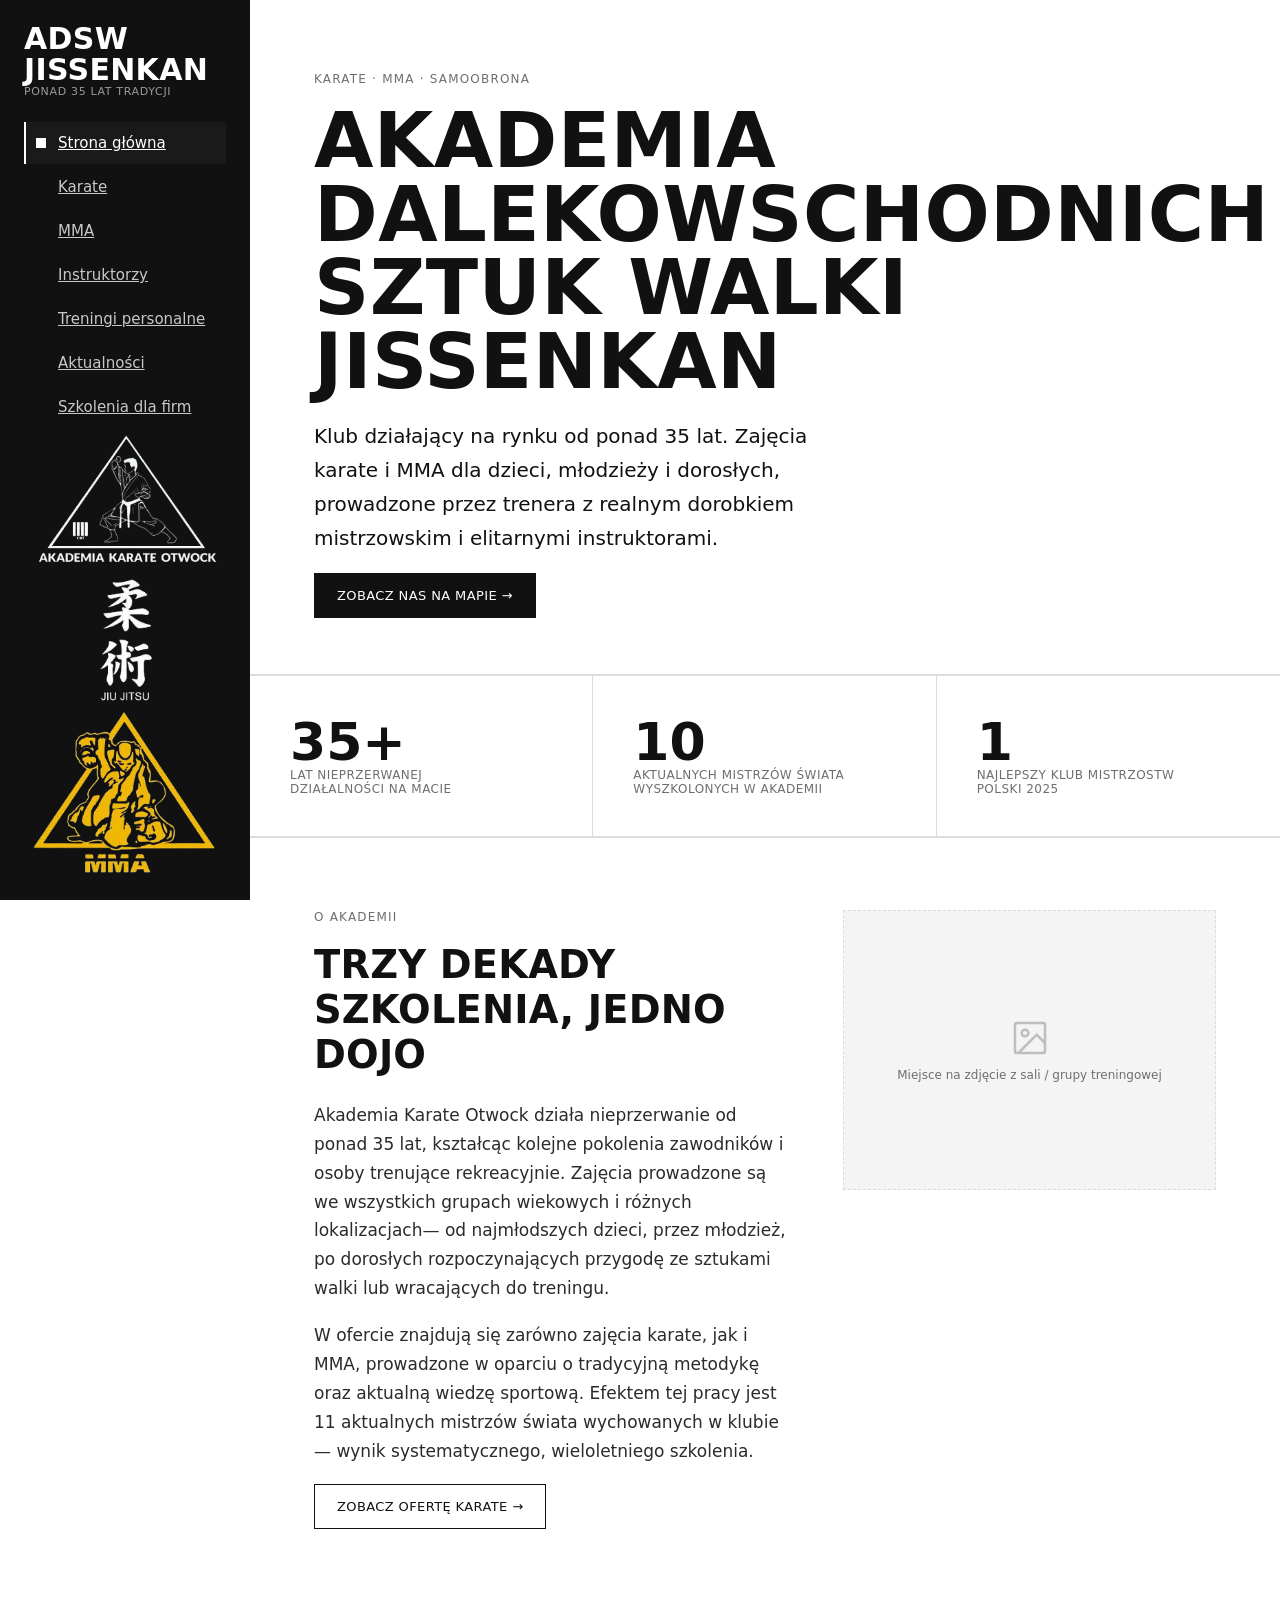
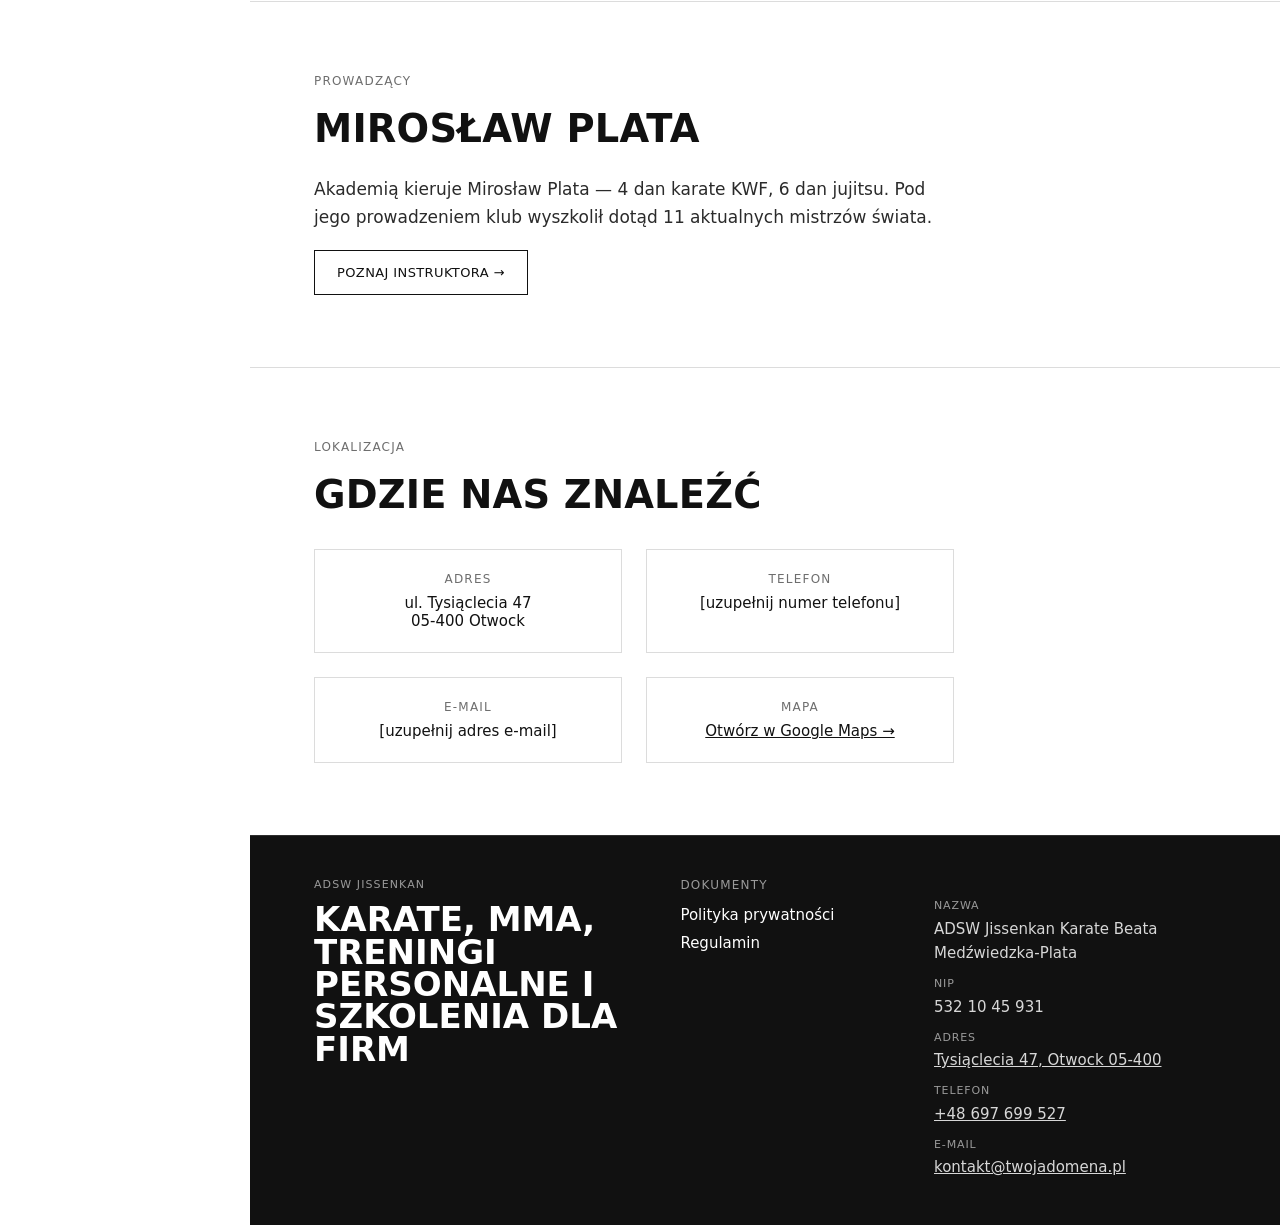
==== commit 05380be9: "." ====
--- a/index.html
+++ b/index.html
@@ -139,12 +139,13 @@
   <footer class="site-footer">
     <div class="site-footer-inner">
       <div>
-        <div class="site-footer-eyebrow">Akademia Karate Otwock</div>
+        <div class="site-footer-eyebrow">ADSW Jissenkan</div>
         <div class="site-footer-title">Karate, MMA, treningi personalne i szkolenia dla firm</div>
+      </div>
       <div>
         <div class="site-footer-heading">Dokumenty</div>
         <div class="site-footer-links">
-          <a class="site-footer-link" href="#">Polityka prywatności</a>
+          <a class="site-footer-link" href="polityka-prywatnosci.html">Polityka prywatności</a>
           <a class="site-footer-link" href="#">Regulamin</a>
         </div>
       </div>
@@ -154,8 +155,8 @@
           <div class="site-footer-data-item"><span>Nazwa</span>ADSW Jissenkan Karate Beata Medźwiedzka-Plata</div>
           <div class="site-footer-data-item"><span>NIP</span>532 10 45 931</div>
           <div class="site-footer-data-item"><span>Adres</span><a href="https://maps.app.goo.gl/dUwztaVDWudaustp6">Tysiąclecia 47, Otwock 05-400</a></div>
-          <div class="site-footer-data-item"><span>Telefon</span><a href="tel:+48690643960">+48 690 643 960</a></div>
-          <div class="site-footer-data-item"><span>E-mail</span><a href="">[Adres e-mail]</a></div>
+          <div class="site-footer-data-item"><span>Telefon</span><a href="tel:+48697699527">+48 697 699 527</a></div>
+          <div class="site-footer-data-item"><span>E-mail</span><a href="mailto:kontakt@twojadomena.pl">kontakt@twojadomena.pl</a></div>
         </div>
       </div>
     </div>
